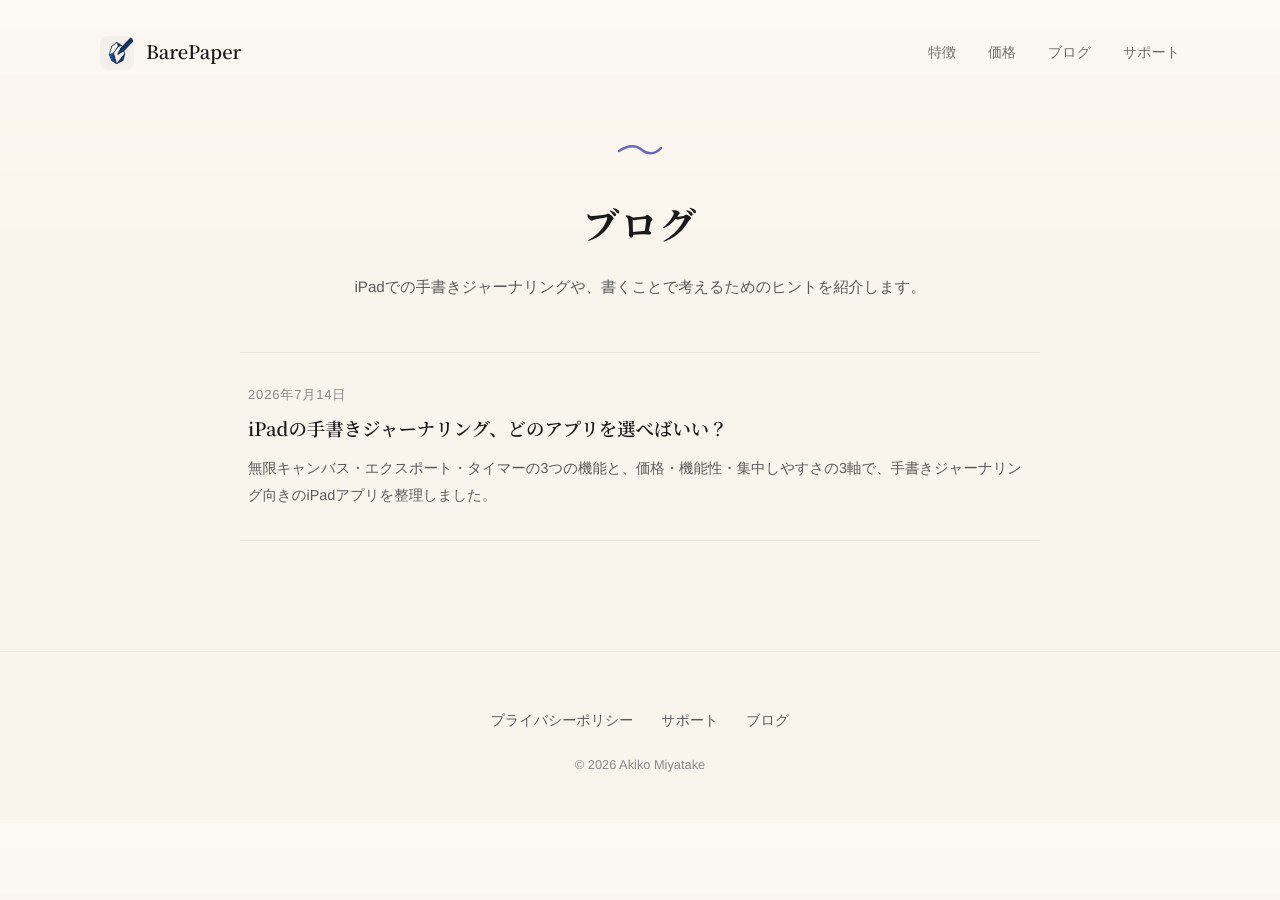
==== blog/index.html @ 48b55edf "Add blog with first article (iPad handwriting journaling app guide) - New /blog/ index and /blog/ipa" ====
<!DOCTYPE html>
<html lang="ja">
<head>
  <meta charset="UTF-8">
  <!-- Google tag (gtag.js) -->
  <script async src="https://www.googletagmanager.com/gtag/js?id=G-VF949LLM85"></script>
  <script>
    window.dataLayer = window.dataLayer || [];
    function gtag(){dataLayer.push(arguments);}
    gtag('js', new Date());

    gtag('config', 'G-VF949LLM85');
  </script>
  <meta name="viewport" content="width=device-width, initial-scale=1.0">
  <title>ブログ | BarePaper</title>
  <meta name="description" content="BarePaper公式ブログ。iPadでの手書きジャーナリングや、書くことで考えるためのヒントを紹介します。">
  <link rel="canonical" href="https://barepaper.app/blog/">
  <meta property="og:type" content="website">
  <meta property="og:title" content="ブログ | BarePaper">
  <meta property="og:description" content="iPadでの手書きジャーナリングや、書くことで考えるためのヒントを紹介します。">
  <meta property="og:url" content="https://barepaper.app/blog/">
  <meta property="og:image" content="https://barepaper.app/assets/ogp.png">
  <link rel="icon" type="image/png" href="/assets/icon_barepaper.png">
  <link rel="apple-touch-icon" href="/assets/icon_barepaper.png">
  <link rel="preconnect" href="https://fonts.googleapis.com">
  <link rel="preconnect" href="https://fonts.gstatic.com" crossorigin>
  <link href="https://fonts.googleapis.com/css2?family=Noto+Serif+JP:wght@500;600;700&display=swap" rel="stylesheet">
  <link rel="stylesheet" href="/style.css">
</head>
<body>

<header class="site-header">
  <div class="site-header__inner">
    <a class="brand" href="/">
      <img class="brand__icon" src="/assets/icon_barepaper.png" alt="">
      <span class="brand__name">BarePaper</span>
    </a>
    <button class="hamburger" aria-label="メニューを開く" aria-expanded="false">
      <span></span><span></span><span></span>
    </button>
    <nav class="site-nav" aria-label="Primary">
      <a href="/index.html#features">特徴</a>
      <a href="/index.html#pricing">価格</a>
      <a href="/blog/">ブログ</a>
      <a href="/support.html">サポート</a>
    </nav>
  </div>
</header>

<!-- [1] Page head -->
<section class="page-head">
  <div class="container container--text">
    <svg class="hand-mark" viewBox="0 0 48 14" aria-hidden="true">
      <path d="M3 9 C12 3, 20 3, 26 8 S40 12, 45 6" />
    </svg>
    <h1 class="page-title">ブログ</h1>
    <p class="page-lead">iPadでの手書きジャーナリングや、<br class="sp-only">書くことで考えるためのヒントを紹介します。</p>
  </div>
</section>

<!-- [2] Post list -->
<section class="blog-list">
  <div class="container container--narrow">
    <div class="post-list">
      <a class="post-item" href="/blog/ipad-journaling-apps/">
        <p class="post-item__date"><time datetime="2026-07-14">2026年7月14日</time></p>
        <h2 class="post-item__title">iPadの手書きジャーナリング、どのアプリを選べばいい？</h2>
        <p class="post-item__excerpt">無限キャンバス・エクスポート・タイマーの3つの機能と、価格・機能性・集中しやすさの3軸で、手書きジャーナリング向きのiPadアプリを整理しました。</p>
      </a>
    </div>
  </div>
</section>

<footer class="site-footer">
  <nav class="site-footer__nav">
    <a href="/privacy.html">プライバシーポリシー</a>
    <a href="/support.html">サポート</a>
    <a href="/blog/">ブログ</a>
  </nav>
  <div class="site-footer__copy">&copy; 2026 Akiko Miyatake</div>
</footer>

<script>
  (function () {
    var btn = document.querySelector('.hamburger');
    var nav = document.querySelector('.site-nav');
    if (!btn || !nav) return;
    btn.addEventListener('click', function () {
      var open = nav.classList.toggle('is-open');
      btn.classList.toggle('is-open', open);
      btn.setAttribute('aria-expanded', open);
    });
    nav.addEventListener('click', function (e) {
      if (e.target.closest('a')) {
        nav.classList.remove('is-open');
        btn.classList.remove('is-open');
        btn.setAttribute('aria-expanded', 'false');
      }
    });
  })();
</script>

</body>
</html>
---- style.css ----
/* BarePaper LP — design language: Hero v1 (cream paper / serif / brand-blue equal-width strokes) */

:root {
  --color-bg: #FAF5EC;
  --color-paper: #F8F3EA;
  --color-text: #1A1A1A;
  --color-text-muted: #5A5A5A;
  --color-text-subtle: #888888;
  --color-brand: #1B1DAD;
  --color-brand-hover: #16188F;
  --color-border: rgba(26, 26, 26, 0.10);
  --color-border-light: rgba(26, 26, 26, 0.06);

  --font-serif: "Noto Serif JP", "Hiragino Mincho ProN", "Yu Mincho", "YuMincho", serif;
  --font-sans: "Hiragino Kaku Gothic ProN", "Yu Gothic", "YuGothic", -apple-system, BlinkMacSystemFont, "Helvetica Neue", Arial, sans-serif;

  --max-text: 640px;
  --max-narrow: 800px;
  --max-content: 1080px;
  --section-py: 110px;
}

* {
  box-sizing: border-box;
  margin: 0;
  padding: 0;
}

html {
  scroll-behavior: smooth;
}

body {
  font-family: var(--font-sans);
  background:
    linear-gradient(180deg, rgba(255, 255, 255, 0.34), rgba(250, 245, 236, 0) 30%),
    var(--color-bg);
  color: var(--color-text);
  line-height: 1.8;
  font-size: 16px;
  -webkit-font-smoothing: antialiased;
  -moz-osx-font-smoothing: grayscale;
  text-rendering: geometricPrecision;
}

img {
  max-width: 100%;
  height: auto;
  display: block;
}

a {
  color: var(--color-brand);
  text-decoration: none;
}

a:hover {
  text-decoration: underline;
}

/* Layout helpers */

section {
  padding: var(--section-py) 24px;
}

.container {
  max-width: var(--max-content);
  margin: 0 auto;
}

.container--text {
  max-width: var(--max-text);
  margin: 0 auto;
}

.container--narrow {
  max-width: var(--max-narrow);
  margin: 0 auto;
}

/* Reveal animation (very subtle; JS無効時は .js が付かないので常に表示される) */

html.js [data-reveal] {
  opacity: 0;
  transform: translateY(14px);
  transition: opacity 0.7s ease, transform 0.7s ease;
}

html.js [data-reveal].is-visible {
  opacity: 1;
  transform: none;
}

/* Hand-drawn mark (equal-width stroke ornament) */

.hand-mark {
  display: block;
  width: 48px;
  height: 14px;
  margin: 0 auto 40px;
}

.hand-mark path {
  fill: none;
  stroke: var(--color-brand);
  stroke-width: 2.5;
  stroke-linecap: round;
  opacity: 0.65;
}

/* Header */

.site-header {
  padding: 36px 24px 0;
}

.site-header__inner {
  max-width: var(--max-content);
  margin: 0 auto;
  display: flex;
  align-items: center;
  justify-content: space-between;
}

.brand {
  display: flex;
  align-items: center;
  gap: 12px;
}

.brand:hover {
  text-decoration: none;
}

.brand__icon {
  width: 34px;
  height: 34px;
  border-radius: 8px;
}

.brand__name {
  font-family: var(--font-serif);
  font-weight: 600;
  font-size: 1.15rem;
  letter-spacing: 0;
  color: var(--color-text);
}

.site-nav {
  display: flex;
  align-items: center;
  gap: 32px;
}

.site-nav a {
  font-size: 0.875rem;
  font-weight: 500;
  color: rgba(26, 26, 26, 0.62);
}

.site-nav a:hover {
  color: var(--color-brand);
  text-decoration: none;
}

/* Hero */

.hero {
  padding-top: 72px;
  padding-bottom: 96px;
  overflow: hidden;
}

.hero__inner {
  max-width: var(--max-content);
  margin: 0 auto;
  display: grid;
  grid-template-columns: minmax(0, 1.08fr) minmax(0, 0.92fr);
  align-items: center;
  gap: 56px;
}

.eyebrow {
  display: inline-flex;
  align-items: center;
  gap: 9px;
  margin-bottom: 28px;
  color: rgba(26, 26, 26, 0.58);
  font-size: 0.875rem;
  font-weight: 600;
}

.eyebrow::before {
  content: "";
  width: 8px;
  height: 8px;
  border-radius: 2px;
  background: var(--color-brand);
  transform: rotate(45deg);
  opacity: 0.88;
  flex-shrink: 0;
}

.hero__headline {
  font-family: var(--font-serif);
  font-weight: 700;
  font-size: clamp(2rem, 4.2vw, 3.5rem);
  line-height: 1.38;
  letter-spacing: 0;
  color: var(--color-text);
}

.hero__sub {
  margin-top: 30px;
  max-width: 520px;
  color: var(--color-text-muted);
  font-size: clamp(1rem, 1.4vw, 1.2rem);
  line-height: 1.9;
  font-weight: 500;
}

.hero__actions {
  display: flex;
  flex-direction: column;
  align-items: flex-start;
  gap: 8px;
  margin-top: 44px;
}

.hero__note {
  color: var(--color-text-subtle);
  font-size: 0.875rem;
  font-weight: 500;
}

/* CTA button */

.cta {
  display: inline-flex;
  align-items: center;
  justify-content: center;
  height: 72px;
  padding: 0 30px;
  border-radius: 8px;
  background: var(--color-brand);
  color: #fff;
  font-size: 0.95rem;
  font-weight: 700;
  letter-spacing: 0.02em;
  box-shadow: 0 10px 24px rgba(27, 29, 173, 0.12);
  transition: background-color 0.2s ease, transform 0.2s ease;
}

.cta:hover {
  background: var(--color-brand-hover);
  text-decoration: none;
  transform: translateY(-1px);
}

.cta--soon {
  opacity: 0.86;
  cursor: default;
}

.cta--soon:hover {
  background: var(--color-brand);
  transform: none;
}

.cta-badge {
  display: inline-block;
  transition: opacity 0.2s ease, transform 0.2s ease;
}

.cta-badge:hover {
  opacity: 0.85;
  transform: translateY(-1px);
}

.cta-badge img {
  height: 72px;
  width: auto;
}

/* iPad mockup (shared) */

.hero__visual {
  position: relative;
  justify-self: center;
  width: min(420px, 88vw);
}

.hero__mockup {
  width: 100%;
  transform: rotate(-3.8deg);
  filter: drop-shadow(0 36px 60px rgba(26, 26, 26, 0.28));
}

.screenshot__mockup {
  width: 100%;
  filter: drop-shadow(0 28px 48px rgba(26, 26, 26, 0.22));
}


/* Section heading */

.section-heading {
  font-family: var(--font-serif);
  font-weight: 600;
  font-size: clamp(1.45rem, 2.6vw, 1.9rem);
  line-height: 1.6;
  letter-spacing: 0.04em;
  text-align: center;
  margin-bottom: 72px;
  color: var(--color-text);
}

/* About (section 2) */

.about {
  padding-top: 96px;
  padding-bottom: 96px;
  text-align: center;
  border-top: 1px solid var(--color-border-light);
}

.about__body {
  font-family: var(--font-serif);
  font-weight: 500;
  font-size: 1.08rem;
  line-height: 2.2;
  color: var(--color-text);
  text-align: left;
}

.about__body p + p {
  margin-top: 1.6em;
}

/* 3 Discoveries (section 3) */

.discoveries {
  border-top: 1px solid var(--color-border-light);
}

.discoveries__grid {
  display: grid;
  grid-template-columns: repeat(3, 1fr);
  gap: 56px;
}

.discovery {
  text-align: left;
}

.discovery__motif {
  display: block;
  width: 64px;
  height: 40px;
  margin-bottom: 20px;
}

.discovery__motif path,
.discovery__motif circle {
  fill: none;
  stroke: var(--color-brand);
  stroke-width: 2.5;
  stroke-linecap: round;
  stroke-linejoin: round;
  opacity: 0.85;
}

.discovery__motif .thin {
  stroke-width: 2;
  opacity: 0.5;
}

.discovery__num {
  font-family: var(--font-serif);
  font-size: 0.85rem;
  color: var(--color-brand);
  letter-spacing: 0.18em;
  margin-bottom: 14px;
  display: block;
}

.discovery__title {
  font-family: var(--font-serif);
  font-weight: 600;
  font-size: 1.25rem;
  line-height: 1.6;
  margin-bottom: 16px;
  color: var(--color-text);
}

.discovery__body {
  font-size: 0.95rem;
  line-height: 2.0;
  color: var(--color-text-muted);
}

/* 5 Features (section 4) — editorial list with hairlines */

.features {
  border-top: 1px solid var(--color-border-light);
}

.features__list {
  border-top: 1px solid var(--color-border);
}

.feature {
  display: grid;
  grid-template-columns: 280px 1fr;
  gap: 32px;
  padding: 36px 8px;
  border-bottom: 1px solid var(--color-border);
  align-items: baseline;
}

.feature__title {
  font-family: var(--font-serif);
  font-weight: 600;
  font-size: 1.12rem;
  line-height: 1.6;
  color: var(--color-text);
}

.feature__body {
  font-size: 0.95rem;
  line-height: 1.9;
  color: var(--color-text-muted);
}

/* Screenshot (section 5) */

.screenshot {
  border-top: 1px solid var(--color-border-light);
}

.screenshot__wrap {
  max-width: 880px;
  margin: 0 auto;
  text-align: center;
}

.screenshot__caption {
  margin-top: 40px;
  font-size: 0.9rem;
  letter-spacing: 0.06em;
  color: var(--color-text-muted);
}

/* Pricing (section 6) */

.pricing {
  border-top: 1px solid var(--color-border-light);
}

.pricing__cards {
  display: grid;
  grid-template-columns: repeat(2, 1fr);
  gap: 24px;
  max-width: 760px;
  margin: 0 auto;
}

.price-card {
  background: rgba(255, 255, 255, 0.5);
  border: 1px solid var(--color-border);
  border-radius: 14px;
  padding: 40px 36px;
  text-align: left;
}

.price-card--accent {
  border: 1.5px solid var(--color-brand);
  background: rgba(255, 255, 255, 0.72);
  box-shadow: 0 18px 44px -18px rgba(27, 29, 173, 0.16);
}

.price-card__plan {
  font-family: var(--font-serif);
  font-weight: 600;
  font-size: 0.95rem;
  letter-spacing: 0.1em;
  color: var(--color-text-muted);
  margin-bottom: 14px;
}

.price-card--accent .price-card__plan {
  color: var(--color-brand);
}

.price-card__price {
  font-family: var(--font-serif);
  font-weight: 700;
  font-size: 2rem;
  color: var(--color-text);
  margin-bottom: 18px;
  line-height: 1.2;
}

.price-card__desc {
  font-size: 0.9rem;
  color: var(--color-text-muted);
  line-height: 1.9;
}

.pricing__note {
  text-align: center;
  margin-top: 36px;
  font-size: 0.9rem;
  color: var(--color-text-muted);
}

/* Final CTA (section 7) */

.final-cta {
  border-top: 1px solid var(--color-border-light);
  text-align: center;
  padding-top: 130px;
  padding-bottom: 130px;
}

.final-cta__lines {
  font-family: var(--font-serif);
  font-weight: 600;
  font-size: clamp(1.45rem, 3vw, 2.1rem);
  line-height: 1.8;
  letter-spacing: 0.04em;
  margin-bottom: 52px;
  color: var(--color-text);
}

.final-cta__lines span {
  display: block;
}

/* Footer */

.site-footer {
  padding: 56px 24px 44px;
  text-align: center;
  border-top: 1px solid var(--color-border-light);
}

.site-footer__nav {
  display: flex;
  gap: 28px;
  justify-content: center;
  flex-wrap: wrap;
  margin-bottom: 20px;
}

.site-footer__nav a {
  color: var(--color-text-muted);
  font-size: 0.875rem;
}

.site-footer__copy {
  font-size: 0.8rem;
  color: var(--color-text-subtle);
}

.sp-only {
  display: none;
}

/* Language switch link */

.lang-switch {
  padding-left: 16px;
  border-left: 1px solid var(--color-border);
}

/* Hamburger */

.hamburger {
  display: none;
  background: none;
  border: none;
  cursor: pointer;
  padding: 8px;
  flex-direction: column;
  gap: 5px;
}

.hamburger span {
  display: block;
  width: 22px;
  height: 2px;
  background: var(--color-text);
  border-radius: 1px;
  transition: transform 0.3s ease, opacity 0.3s ease;
}

.hamburger.is-open span:nth-child(1) {
  transform: translateY(7px) rotate(45deg);
}

.hamburger.is-open span:nth-child(2) {
  opacity: 0;
}

.hamburger.is-open span:nth-child(3) {
  transform: translateY(-7px) rotate(-45deg);
}

/* Responsive */

@media (max-width: 900px) {
  :root {
    --section-py: 80px;
  }

  .hero {
    padding-top: 48px;
    padding-bottom: 72px;
  }

  .hero__inner {
    grid-template-columns: 1fr;
    gap: 72px;
  }

  .hero__copy {
    text-align: center;
  }

  .hero__sub {
    margin-left: auto;
    margin-right: auto;
  }

  .hero__actions {
    align-items: center;
  }

  .cta-badge img {
    height: 60px;
  }

  .sp-only {
    display: inline;
  }

  .hamburger {
    display: flex;
  }

  .site-nav {
    display: none;
    position: absolute;
    top: 100%;
    left: 0;
    right: 0;
    z-index: 100;
    background: var(--color-bg);
    flex-direction: column;
    padding: 20px 24px 28px;
    gap: 0;
    border-bottom: 1px solid var(--color-border);
    box-shadow: 0 8px 24px rgba(26, 26, 26, 0.08);
  }

  .site-nav.is-open {
    display: flex;
  }

  .site-nav a {
    padding: 12px 0;
    font-size: 0.95rem;
  }

  .site-header {
    position: relative;
  }

  .lang-switch {
    padding-left: 0;
    border-left: none;
    border: none;
  }

  .hero__visual {
    width: min(320px, 80vw);
  }

  .about__body {
    text-align: center;
    font-size: 1rem;
  }

  .discoveries__grid {
    grid-template-columns: 1fr;
    gap: 56px;
    max-width: 480px;
    margin: 0 auto;
  }

  .feature {
    grid-template-columns: 1fr;
    gap: 10px;
    padding: 28px 4px;
  }

  .pricing__cards {
    grid-template-columns: 1fr;
    max-width: 440px;
  }

  .section-heading {
    margin-bottom: 56px;
  }

  .site-header {
    padding-top: 24px;
  }
}

@media (max-width: 480px) {
  .about__body {
    text-align: left;
  }

  .section-heading {
    font-size: 1.28rem;
    letter-spacing: 0.02em;
  }

  .site-header__inner {
    flex-wrap: wrap;
    gap: 10px 16px;
  }

  .site-nav {
    gap: 16px;
  }

  .site-nav a {
    font-size: 0.8rem;
  }

  .hero__headline {
    font-size: clamp(1.7rem, 7.6vw, 2rem);
  }
}

/* English page: longer Latin lines need a slightly smaller headline */

html[lang="en"] .hero__headline {
  font-size: clamp(1.8rem, 3.1vw, 2.7rem);
  line-height: 1.42;
}

@media (max-width: 480px) {
  html[lang="en"] .hero__headline {
    font-size: 1.55rem;
  }
}

/* i18n: 1ページ内にJP/EN両方を持ち、html[lang]で表示を切り替える（JS無効時はJP表示） */

html[lang="ja"] [lang="en"] {
  display: none !important;
}

html[lang="en"] [lang="ja"] {
  display: none !important;
}

/* Sub pages (support etc.) — same design language as the LP */

.page-head {
  padding-top: 72px;
  padding-bottom: 24px;
  text-align: center;
}

.page-title {
  font-family: var(--font-serif);
  font-weight: 700;
  font-size: clamp(1.7rem, 3.2vw, 2.3rem);
  line-height: 1.5;
  letter-spacing: 0.04em;
  color: var(--color-text);
}

.page-lead {
  margin: 22px auto 0;
  max-width: var(--max-text);
  color: var(--color-text-muted);
  font-size: 0.95rem;
  line-height: 2;
}

.contact {
  border-top: 1px solid var(--color-border-light);
  text-align: center;
}

.contact .section-heading {
  margin-bottom: 36px;
}

.contact__body {
  color: var(--color-text-muted);
  font-size: 0.95rem;
  line-height: 2;
}

.contact__mail {
  display: inline-block;
  margin: 22px 0 18px;
  font-family: var(--font-serif);
  font-weight: 600;
  font-size: 1.2rem;
  letter-spacing: 0.02em;
}

.contact__note {
  color: var(--color-text-subtle);
  font-size: 0.85rem;
}

/* Legal pages (privacy policy) */

.page-updated {
  margin-top: 18px;
  color: var(--color-text-subtle);
  font-size: 0.85rem;
}

/* Blog — post list (same editorial hairline language as the LP) */

.blog-list {
  padding-top: 24px;
}

.post-list {
  border-top: 1px solid var(--color-border);
}

.post-item {
  display: block;
  padding: 30px 8px;
  border-bottom: 1px solid var(--color-border);
}

.post-item:hover {
  text-decoration: none;
}

.post-item__date {
  font-size: 0.82rem;
  color: var(--color-text-subtle);
  letter-spacing: 0.06em;
}

.post-item__title {
  font-family: var(--font-serif);
  font-weight: 600;
  font-size: 1.15rem;
  line-height: 1.7;
  margin: 8px 0 10px;
  color: var(--color-text);
  transition: color 0.2s ease;
}

.post-item:hover .post-item__title {
  color: var(--color-brand);
}

.post-item__excerpt {
  font-size: 0.9rem;
  color: var(--color-text-muted);
  line-height: 1.9;
}

/* Blog — article body */

.article-meta {
  margin-top: 20px;
  color: var(--color-text-subtle);
  font-size: 0.85rem;
  letter-spacing: 0.06em;
}

.article-body {
  max-width: var(--max-text);
  margin: 0 auto;
  padding: 16px 24px 110px;
  font-size: 1rem;
  line-height: 2.05;
  color: var(--color-text);
}

.article-body p {
  margin: 1.15em 0;
}

.article-body h2 {
  font-family: var(--font-serif);
  font-weight: 600;
  font-size: 1.42rem;
  line-height: 1.6;
  letter-spacing: 0.02em;
  margin: 2.6em 0 1em;
  padding-top: 2.2em;
  border-top: 1px solid var(--color-border-light);
  color: var(--color-text);
}

.article-body h3 {
  font-family: var(--font-serif);
  font-weight: 600;
  font-size: 1.18rem;
  line-height: 1.6;
  margin: 2.4em 0 0.9em;
  color: var(--color-text);
}

.article-body h4 {
  font-family: var(--font-serif);
  font-weight: 600;
  font-size: 1.02rem;
  line-height: 1.6;
  margin: 2em 0 0.7em;
  color: var(--color-brand);
}

.article-body ul {
  margin: 1.15em 0;
  padding-left: 1.5em;
}

.article-body li {
  margin: 0.35em 0;
}

.article-body .spec-list {
  list-style: none;
  padding: 0;
  margin: 1.6em 0 2.2em;
  border-top: 1px solid var(--color-border);
}

.article-body .spec-list li {
  display: flex;
  justify-content: space-between;
  align-items: baseline;
  gap: 16px;
  margin: 0;
  padding: 10px 6px;
  border-bottom: 1px solid var(--color-border);
  font-size: 0.92rem;
}

.article-body .spec-list li span:first-child {
  color: var(--color-text-muted);
  flex-shrink: 0;
}

.article-body .spec-list li span:last-child {
  text-align: right;
}

.table-scroll {
  overflow-x: auto;
  margin: 1.8em 0;
  -webkit-overflow-scrolling: touch;
}

.compare-table {
  border-collapse: collapse;
  width: 100%;
  min-width: 620px;
  font-size: 0.88rem;
  line-height: 1.7;
}

.compare-table th,
.compare-table td {
  border: 1px solid var(--color-border);
  padding: 10px 14px;
  text-align: left;
  vertical-align: top;
  background: rgba(255, 255, 255, 0.4);
}

.compare-table thead th {
  font-family: var(--font-serif);
  font-weight: 600;
  white-space: nowrap;
  background: rgba(255, 255, 255, 0.66);
}

.compare-table tbody th {
  font-weight: 600;
  white-space: nowrap;
  color: var(--color-text-muted);
  background: rgba(255, 255, 255, 0.55);
}

.article-cta {
  text-align: center;
  margin-top: 4.2em;
  padding-top: 3em;
  border-top: 1px solid var(--color-border-light);
}

.article-cta .cta-badge {
  margin-top: 0.6em;
}

.article-back {
  display: block;
  text-align: center;
  margin-top: 3.6em;
  font-size: 0.9rem;
}
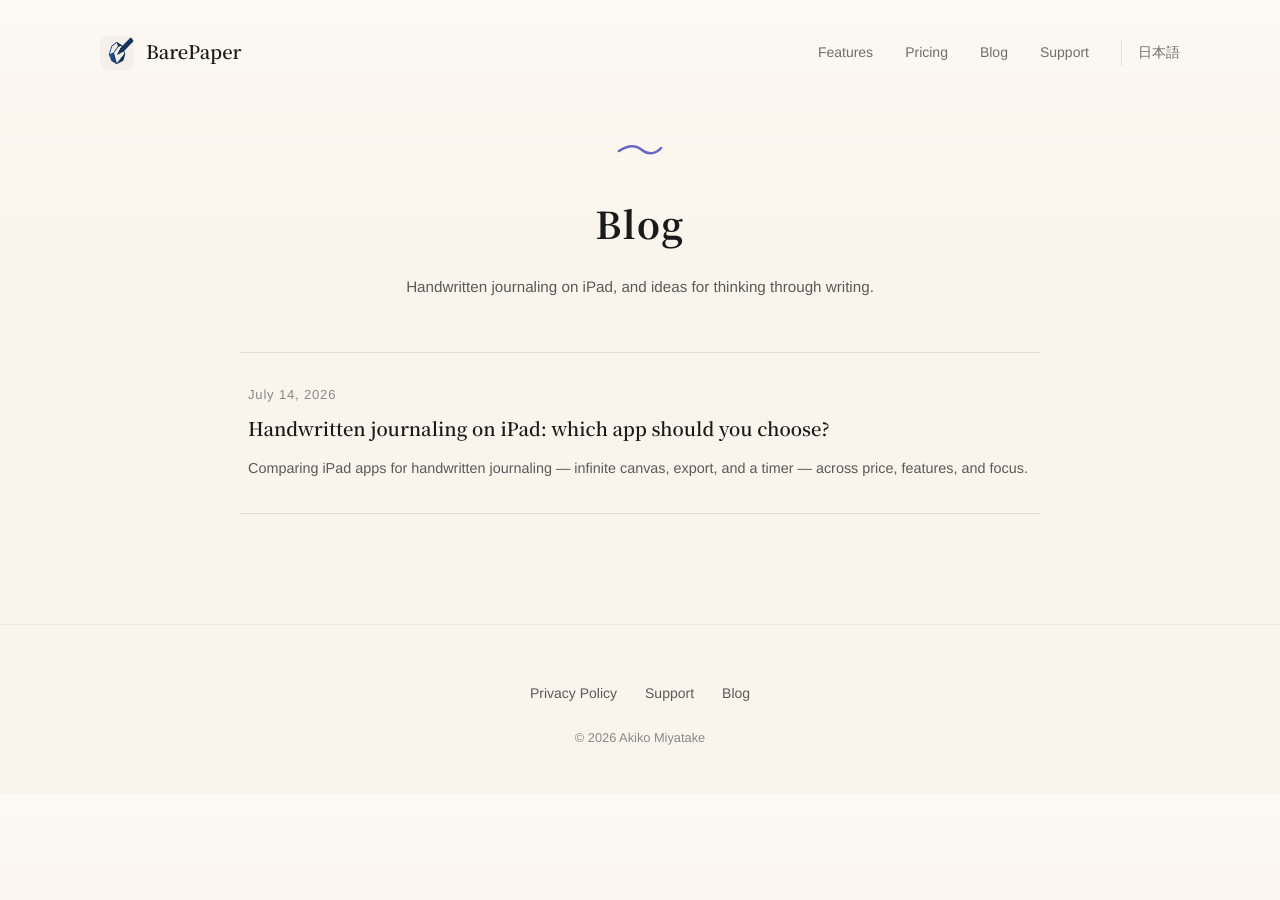
==== commit 893f6480: "Add English version of the journaling article (client-side JP/EN toggle, same as the rest of the sit" ====
--- a/blog/index.html
+++ b/blog/index.html
@@ -26,6 +26,34 @@
   <link rel="preconnect" href="https://fonts.gstatic.com" crossorigin>
   <link href="https://fonts.googleapis.com/css2?family=Noto+Serif+JP:wght@500;600;700&display=swap" rel="stylesheet">
   <link rel="stylesheet" href="/style.css">
+  <script>
+    // 言語自動判定: URLの?lang= > 手動切替の保存値 > ブラウザ言語（ja系ならJP、それ以外はEN）
+    (function () {
+      var META = {
+        ja: { title: 'ブログ | BarePaper', desc: 'BarePaper公式ブログ。iPadでの手書きジャーナリングや、書くことで考えるためのヒントを紹介します。' },
+        en: { title: 'Blog | BarePaper', desc: 'The official BarePaper blog — handwritten journaling on iPad and ideas for thinking through writing.' }
+      };
+      window.__applyLang = function (lang) {
+        document.documentElement.lang = lang;
+        document.title = META[lang].title;
+        var md = document.querySelector('meta[name="description"]');
+        if (md) md.setAttribute('content', META[lang].desc);
+        var hb = document.querySelector('.hamburger');
+        if (hb) hb.setAttribute('aria-label', lang === 'ja' ? 'メニューを開く' : 'Open menu');
+      };
+      function pick() {
+        try {
+          var m = location.search.match(/[?&]lang=(ja|en)(&|$)/);
+          if (m) return m[1];
+          var saved = localStorage.getItem('bp-lang');
+          if (saved === 'ja' || saved === 'en') return saved;
+        } catch (e) {}
+        var nav = (navigator.language || (navigator.languages && navigator.languages[0]) || '');
+        return /^ja(-|$)/i.test(nav) ? 'ja' : 'en';
+      }
+      window.__applyLang(pick());
+    })();
+  </script>
 </head>
 <body>
 
@@ -39,10 +67,11 @@
       <span></span><span></span><span></span>
     </button>
     <nav class="site-nav" aria-label="Primary">
-      <a href="/index.html#features">特徴</a>
-      <a href="/index.html#pricing">価格</a>
-      <a href="/blog/">ブログ</a>
-      <a href="/support.html">サポート</a>
+      <a href="/index.html#features"><span lang="ja">特徴</span><span lang="en">Features</span></a>
+      <a href="/index.html#pricing"><span lang="ja">価格</span><span lang="en">Pricing</span></a>
+      <a href="/blog/"><span lang="ja">ブログ</span><span lang="en">Blog</span></a>
+      <a href="/support.html"><span lang="ja">サポート</span><span lang="en">Support</span></a>
+      <a class="lang-switch" href="#" id="lang-toggle" role="button"><span lang="ja">English</span><span lang="en">日本語</span></a>
     </nav>
   </div>
 </header>
@@ -53,8 +82,8 @@
     <svg class="hand-mark" viewBox="0 0 48 14" aria-hidden="true">
       <path d="M3 9 C12 3, 20 3, 26 8 S40 12, 45 6" />
     </svg>
-    <h1 class="page-title">ブログ</h1>
-    <p class="page-lead">iPadでの手書きジャーナリングや、<br class="sp-only">書くことで考えるためのヒントを紹介します。</p>
+    <h1 class="page-title"><span lang="ja">ブログ</span><span lang="en">Blog</span></h1>
+    <p class="page-lead"><span lang="ja">iPadでの手書きジャーナリングや、<br class="sp-only">書くことで考えるためのヒントを紹介します。</span><span lang="en">Handwritten journaling on iPad, and ideas for thinking through writing.</span></p>
   </div>
 </section>
 
@@ -63,9 +92,9 @@
   <div class="container container--narrow">
     <div class="post-list">
       <a class="post-item" href="/blog/ipad-journaling-apps/">
-        <p class="post-item__date"><time datetime="2026-07-14">2026年7月14日</time></p>
-        <h2 class="post-item__title">iPadの手書きジャーナリング、どのアプリを選べばいい？</h2>
-        <p class="post-item__excerpt">無限キャンバス・エクスポート・タイマーの3つの機能と、価格・機能性・集中しやすさの3軸で、手書きジャーナリング向きのiPadアプリを整理しました。</p>
+        <p class="post-item__date"><time datetime="2026-07-14"><span lang="ja">2026年7月14日</span><span lang="en">July 14, 2026</span></time></p>
+        <h2 class="post-item__title"><span lang="ja">iPadの手書きジャーナリング、どのアプリを選べばいい？</span><span lang="en">Handwritten journaling on iPad: which app should you choose?</span></h2>
+        <p class="post-item__excerpt"><span lang="ja">無限キャンバス・エクスポート・タイマーの3つの機能と、価格・機能性・集中しやすさの3軸で、手書きジャーナリング向きのiPadアプリを整理しました。</span><span lang="en">Comparing iPad apps for handwritten journaling — infinite canvas, export, and a timer — across price, features, and focus.</span></p>
       </a>
     </div>
   </div>
@@ -73,9 +102,9 @@
 
 <footer class="site-footer">
   <nav class="site-footer__nav">
-    <a href="/privacy.html">プライバシーポリシー</a>
-    <a href="/support.html">サポート</a>
-    <a href="/blog/">ブログ</a>
+    <a href="/privacy.html"><span lang="ja">プライバシーポリシー</span><span lang="en">Privacy Policy</span></a>
+    <a href="/support.html"><span lang="ja">サポート</span><span lang="en">Support</span></a>
+    <a href="/blog/"><span lang="ja">ブログ</span><span lang="en">Blog</span></a>
   </nav>
   <div class="site-footer__copy">&copy; 2026 Akiko Miyatake</div>
 </footer>
@@ -98,6 +127,19 @@
       }
     });
   })();
+
+  (function () {
+    // 手動の言語切替（ページ遷移なし・選択はlocalStorageに保存）
+    window.__applyLang(document.documentElement.lang);
+    var toggle = document.getElementById('lang-toggle');
+    if (!toggle) return;
+    toggle.addEventListener('click', function (e) {
+      e.preventDefault();
+      var next = document.documentElement.lang === 'ja' ? 'en' : 'ja';
+      window.__applyLang(next);
+      try { localStorage.setItem('bp-lang', next); } catch (err) {}
+    });
+  })();
 </script>
 
 </body>
--- a/style.css
+++ b/style.css
@@ -881,15 +881,19 @@
 
 /* Blog — article body */
 
-.article-meta {
-  margin-top: 20px;
-  color: var(--color-text-subtle);
-  font-size: 0.85rem;
-  letter-spacing: 0.06em;
+.container--article {
+  max-width: 770px;
+  margin: 0 auto;
+}
+
+.page-head--article {
+  text-align: left;
+  padding-bottom: 8px;
 }
 
 .article-body {
-  max-width: var(--max-text);
+  /* 本文770px + 左右パディング48px。タイトル側(.container--article、パディングは外側のsectionが持つ)と左端を揃える */
+  max-width: calc(770px + 48px);
   margin: 0 auto;
   padding: 16px 24px 110px;
   font-size: 1rem;
@@ -902,8 +906,7 @@
 }
 
 .article-body h2 {
-  font-family: var(--font-serif);
-  font-weight: 600;
+  font-weight: 700;
   font-size: 1.42rem;
   line-height: 1.6;
   letter-spacing: 0.02em;
@@ -914,8 +917,7 @@
 }
 
 .article-body h3 {
-  font-family: var(--font-serif);
-  font-weight: 600;
+  font-weight: 700;
   font-size: 1.18rem;
   line-height: 1.6;
   margin: 2.4em 0 0.9em;
@@ -923,12 +925,11 @@
 }
 
 .article-body h4 {
-  font-family: var(--font-serif);
-  font-weight: 600;
+  font-weight: 700;
   font-size: 1.02rem;
   line-height: 1.6;
   margin: 2em 0 0.7em;
-  color: var(--color-brand);
+  color: var(--color-text);
 }
 
 .article-body ul {
@@ -938,33 +939,6 @@
 
 .article-body li {
   margin: 0.35em 0;
-}
-
-.article-body .spec-list {
-  list-style: none;
-  padding: 0;
-  margin: 1.6em 0 2.2em;
-  border-top: 1px solid var(--color-border);
-}
-
-.article-body .spec-list li {
-  display: flex;
-  justify-content: space-between;
-  align-items: baseline;
-  gap: 16px;
-  margin: 0;
-  padding: 10px 6px;
-  border-bottom: 1px solid var(--color-border);
-  font-size: 0.92rem;
-}
-
-.article-body .spec-list li span:first-child {
-  color: var(--color-text-muted);
-  flex-shrink: 0;
-}
-
-.article-body .spec-list li span:last-child {
-  text-align: right;
 }
 
 .table-scroll {
@@ -991,7 +965,6 @@
 }
 
 .compare-table thead th {
-  font-family: var(--font-serif);
   font-weight: 600;
   white-space: nowrap;
   background: rgba(255, 255, 255, 0.66);
@@ -1021,3 +994,9 @@
   margin-top: 3.6em;
   font-size: 0.9rem;
 }
+
+/* 英語本文は和文ほど行間を必要としないので少し詰める */
+
+html[lang="en"] .article-body {
+  line-height: 1.85;
+}
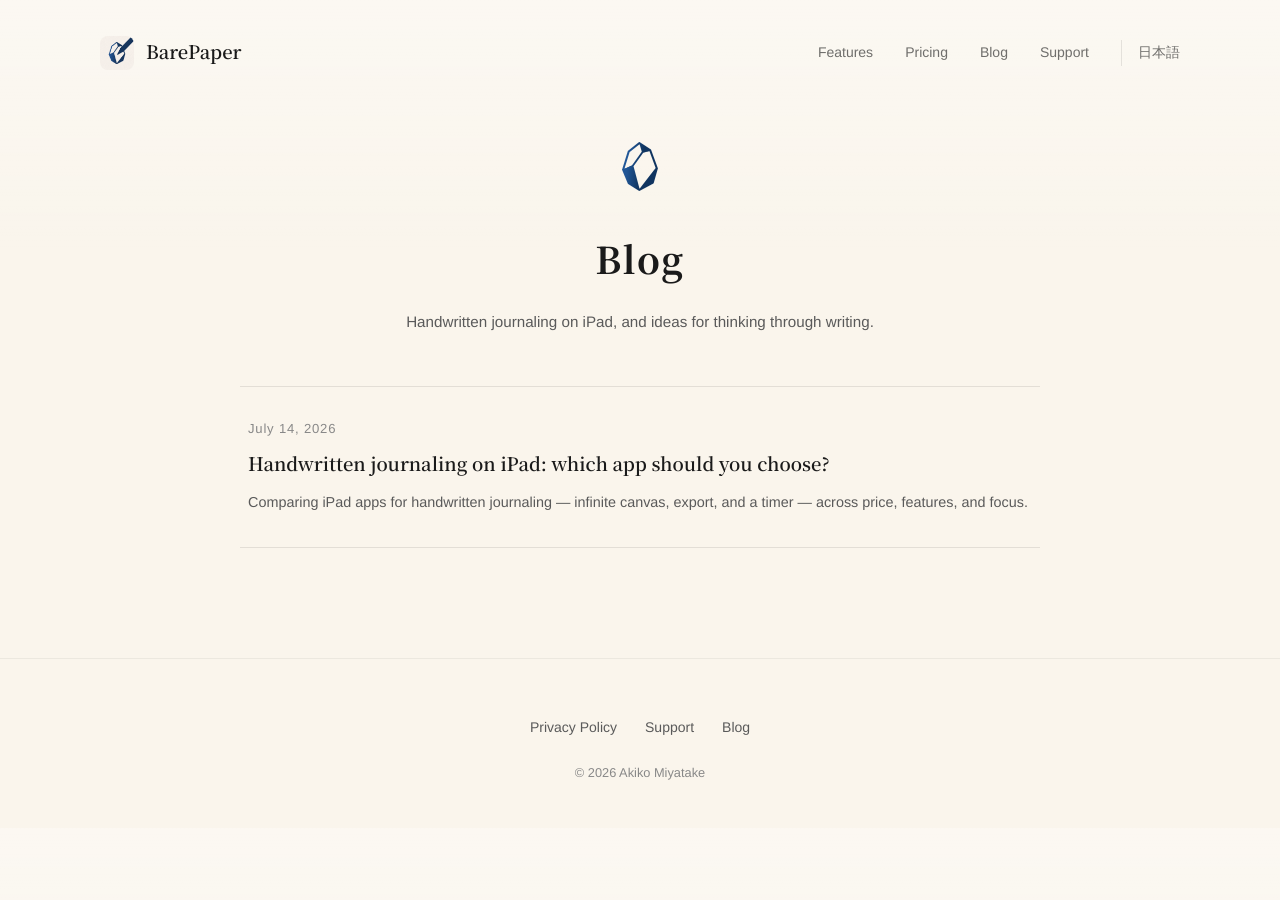
==== commit a3de27a1: "Replace hand-drawn stroke ornament with gem icon site-wide - New assets/gem_icon.png (144px display " ====
--- a/blog/index.html
+++ b/blog/index.html
@@ -79,9 +79,7 @@
 <!-- [1] Page head -->
 <section class="page-head">
   <div class="container container--text">
-    <svg class="hand-mark" viewBox="0 0 48 14" aria-hidden="true">
-      <path d="M3 9 C12 3, 20 3, 26 8 S40 12, 45 6" />
-    </svg>
+    <img class="page-mark" src="/assets/gem_icon.png" alt="">
     <h1 class="page-title"><span lang="ja">ブログ</span><span lang="en">Blog</span></h1>
     <p class="page-lead"><span lang="ja">iPadでの手書きジャーナリングや、<br class="sp-only">書くことで考えるためのヒントを紹介します。</span><span lang="en">Handwritten journaling on iPad, and ideas for thinking through writing.</span></p>
   </div>
@@ -91,10 +89,16 @@
 <section class="blog-list">
   <div class="container container--narrow">
     <div class="post-list">
-      <a class="post-item" href="/blog/ipad-journaling-apps/">
-        <p class="post-item__date"><time datetime="2026-07-14"><span lang="ja">2026年7月14日</span><span lang="en">July 14, 2026</span></time></p>
-        <h2 class="post-item__title"><span lang="ja">iPadの手書きジャーナリング、どのアプリを選べばいい？</span><span lang="en">Handwritten journaling on iPad: which app should you choose?</span></h2>
-        <p class="post-item__excerpt"><span lang="ja">無限キャンバス・エクスポート・タイマーの3つの機能と、価格・機能性・集中しやすさの3軸で、手書きジャーナリング向きのiPadアプリを整理しました。</span><span lang="en">Comparing iPad apps for handwritten journaling — infinite canvas, export, and a timer — across price, features, and focus.</span></p>
+      <!-- 同じ記事の言語別ページ。表示中の言語に対応するカードだけが見える -->
+      <a class="post-item" href="/blog/ipad-journaling-apps/" lang="ja">
+        <p class="post-item__date"><time datetime="2026-07-14">2026年7月14日</time></p>
+        <h2 class="post-item__title">iPadの手書きジャーナリング、どのアプリを選べばいい？</h2>
+        <p class="post-item__excerpt">無限キャンバス・エクスポート・タイマーの3つの機能と、価格・機能性・集中しやすさの3軸で、手書きジャーナリング向きのiPadアプリを整理しました。</p>
+      </a>
+      <a class="post-item" href="/blog/en/ipad-journaling-apps/" lang="en">
+        <p class="post-item__date"><time datetime="2026-07-14">July 14, 2026</time></p>
+        <h2 class="post-item__title">Handwritten journaling on iPad: which app should you choose?</h2>
+        <p class="post-item__excerpt">Comparing iPad apps for handwritten journaling — infinite canvas, export, and a timer — across price, features, and focus.</p>
       </a>
     </div>
   </div>
--- a/style.css
+++ b/style.css
@@ -92,21 +92,13 @@
   transform: none;
 }
 
-/* Hand-drawn mark (equal-width stroke ornament) */
-
-.hand-mark {
+/* Page mark (原石アイコン。旧・手書き風ストロークの置き換え 2026-07-14) */
+
+.page-mark {
   display: block;
-  width: 48px;
-  height: 14px;
+  width: 36px;
+  height: auto;
   margin: 0 auto 40px;
-}
-
-.hand-mark path {
-  fill: none;
-  stroke: var(--color-brand);
-  stroke-width: 2.5;
-  stroke-linecap: round;
-  opacity: 0.65;
 }
 
 /* Header */
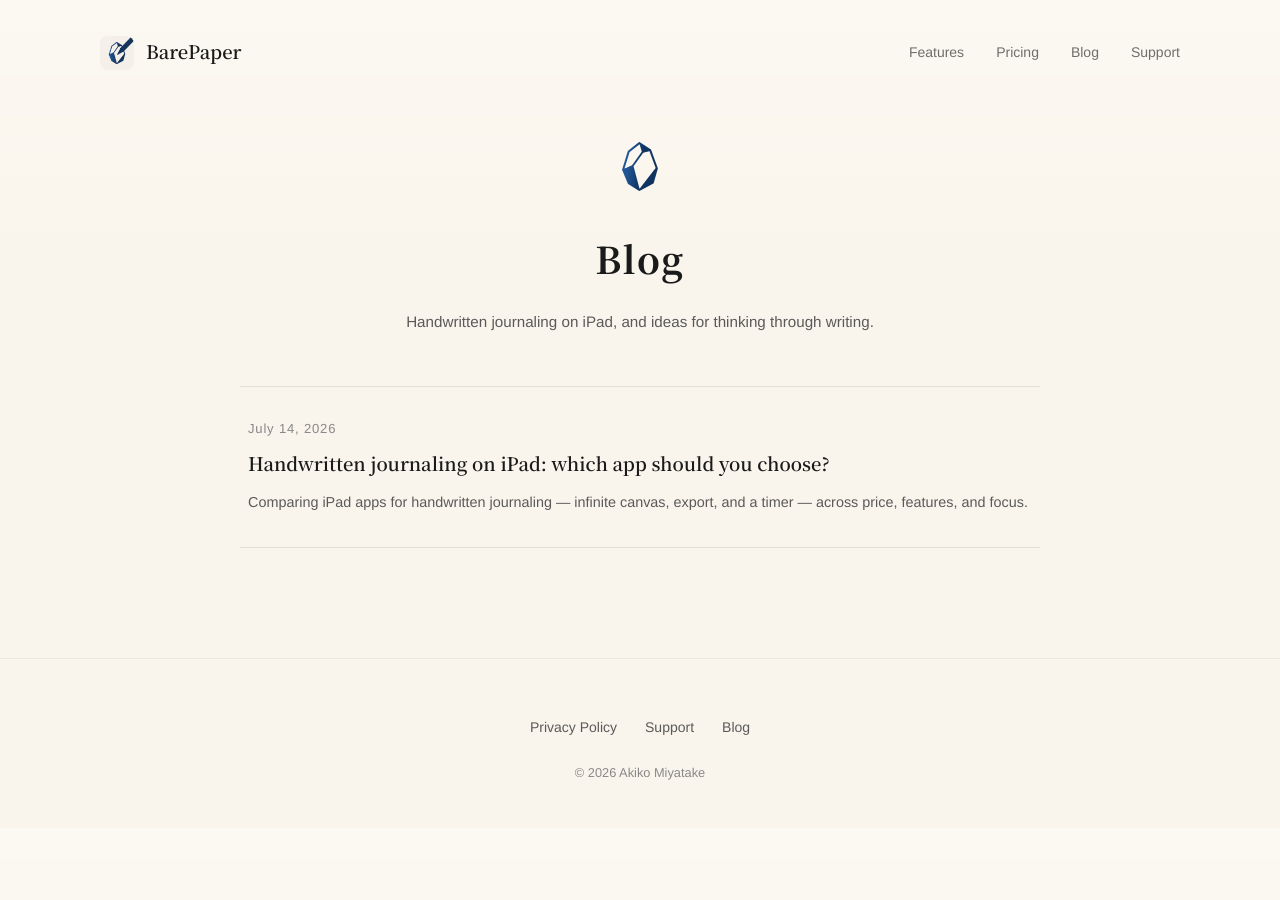
==== commit f27bb62a: "Make blog index English-only (JA articles live on note now) Drop lang toggle, JA meta and JA note po" ====
--- a/blog/index.html
+++ b/blog/index.html
@@ -1,5 +1,5 @@
 <!DOCTYPE html>
-<html lang="ja">
+<html lang="en">
 <head>
   <meta charset="UTF-8">
   <!-- Google tag (gtag.js) -->
@@ -12,12 +12,12 @@
     gtag('config', 'G-VF949LLM85');
   </script>
   <meta name="viewport" content="width=device-width, initial-scale=1.0">
-  <title>ブログ | BarePaper</title>
-  <meta name="description" content="BarePaper公式ブログ。iPadでの手書きジャーナリングや、書くことで考えるためのヒントを紹介します。">
+  <title>Blog | BarePaper</title>
+  <meta name="description" content="The official BarePaper blog — handwritten journaling on iPad and ideas for thinking through writing.">
   <link rel="canonical" href="https://barepaper.app/blog/">
   <meta property="og:type" content="website">
-  <meta property="og:title" content="ブログ | BarePaper">
-  <meta property="og:description" content="iPadでの手書きジャーナリングや、書くことで考えるためのヒントを紹介します。">
+  <meta property="og:title" content="Blog | BarePaper">
+  <meta property="og:description" content="Handwritten journaling on iPad, and ideas for thinking through writing.">
   <meta property="og:url" content="https://barepaper.app/blog/">
   <meta property="og:image" content="https://barepaper.app/assets/ogp.png">
   <link rel="icon" type="image/png" href="/assets/icon_barepaper.png">
@@ -26,34 +26,6 @@
   <link rel="preconnect" href="https://fonts.gstatic.com" crossorigin>
   <link href="https://fonts.googleapis.com/css2?family=Noto+Serif+JP:wght@500;600;700&display=swap" rel="stylesheet">
   <link rel="stylesheet" href="/style.css">
-  <script>
-    // 言語自動判定: URLの?lang= > 手動切替の保存値 > ブラウザ言語（ja系ならJP、それ以外はEN）
-    (function () {
-      var META = {
-        ja: { title: 'ブログ | BarePaper', desc: 'BarePaper公式ブログ。iPadでの手書きジャーナリングや、書くことで考えるためのヒントを紹介します。' },
-        en: { title: 'Blog | BarePaper', desc: 'The official BarePaper blog — handwritten journaling on iPad and ideas for thinking through writing.' }
-      };
-      window.__applyLang = function (lang) {
-        document.documentElement.lang = lang;
-        document.title = META[lang].title;
-        var md = document.querySelector('meta[name="description"]');
-        if (md) md.setAttribute('content', META[lang].desc);
-        var hb = document.querySelector('.hamburger');
-        if (hb) hb.setAttribute('aria-label', lang === 'ja' ? 'メニューを開く' : 'Open menu');
-      };
-      function pick() {
-        try {
-          var m = location.search.match(/[?&]lang=(ja|en)(&|$)/);
-          if (m) return m[1];
-          var saved = localStorage.getItem('bp-lang');
-          if (saved === 'ja' || saved === 'en') return saved;
-        } catch (e) {}
-        var nav = (navigator.language || (navigator.languages && navigator.languages[0]) || '');
-        return /^ja(-|$)/i.test(nav) ? 'ja' : 'en';
-      }
-      window.__applyLang(pick());
-    })();
-  </script>
 </head>
 <body>
 
@@ -63,15 +35,14 @@
       <img class="brand__icon" src="/assets/icon_barepaper.png" alt="">
       <span class="brand__name">BarePaper</span>
     </a>
-    <button class="hamburger" aria-label="メニューを開く" aria-expanded="false">
+    <button class="hamburger" aria-label="Open menu" aria-expanded="false">
       <span></span><span></span><span></span>
     </button>
     <nav class="site-nav" aria-label="Primary">
-      <a href="/index.html#features"><span lang="ja">特徴</span><span lang="en">Features</span></a>
-      <a href="/index.html#pricing"><span lang="ja">価格</span><span lang="en">Pricing</span></a>
-      <a href="/blog/"><span lang="ja">ブログ</span><span lang="en">Blog</span></a>
-      <a href="/support.html"><span lang="ja">サポート</span><span lang="en">Support</span></a>
-      <a class="lang-switch" href="#" id="lang-toggle" role="button"><span lang="ja">English</span><span lang="en">日本語</span></a>
+      <a href="/index.html#features">Features</a>
+      <a href="/index.html#pricing">Pricing</a>
+      <a href="/blog/">Blog</a>
+      <a href="/support.html">Support</a>
     </nav>
   </div>
 </header>
@@ -80,8 +51,8 @@
 <section class="page-head">
   <div class="container container--text">
     <img class="page-mark" src="/assets/gem_icon.png" alt="">
-    <h1 class="page-title"><span lang="ja">ブログ</span><span lang="en">Blog</span></h1>
-    <p class="page-lead"><span lang="ja">iPadでの手書きジャーナリングや、<br class="sp-only">書くことで考えるためのヒントを紹介します。</span><span lang="en">Handwritten journaling on iPad, and ideas for thinking through writing.</span></p>
+    <h1 class="page-title">Blog</h1>
+    <p class="page-lead">Handwritten journaling on iPad, and ideas for thinking through writing.</p>
   </div>
 </section>
 
@@ -89,13 +60,7 @@
 <section class="blog-list">
   <div class="container container--narrow">
     <div class="post-list">
-      <!-- 同じ記事の言語別ページ。表示中の言語に対応するカードだけが見える -->
-      <a class="post-item" href="/blog/ipad-journaling-apps/" lang="ja">
-        <p class="post-item__date"><time datetime="2026-07-14">2026年7月14日</time></p>
-        <h2 class="post-item__title">iPadの手書きジャーナリング、どのアプリを選べばいい？</h2>
-        <p class="post-item__excerpt">無限キャンバス・エクスポート・タイマーの3つの機能と、価格・機能性・集中しやすさの3軸で、手書きジャーナリング向きのiPadアプリを整理しました。</p>
-      </a>
-      <a class="post-item" href="/blog/en/ipad-journaling-apps/" lang="en">
+      <a class="post-item" href="/blog/en/ipad-journaling-apps/">
         <p class="post-item__date"><time datetime="2026-07-14">July 14, 2026</time></p>
         <h2 class="post-item__title">Handwritten journaling on iPad: which app should you choose?</h2>
         <p class="post-item__excerpt">Comparing iPad apps for handwritten journaling — infinite canvas, export, and a timer — across price, features, and focus.</p>
@@ -106,9 +71,9 @@
 
 <footer class="site-footer">
   <nav class="site-footer__nav">
-    <a href="/privacy.html"><span lang="ja">プライバシーポリシー</span><span lang="en">Privacy Policy</span></a>
-    <a href="/support.html"><span lang="ja">サポート</span><span lang="en">Support</span></a>
-    <a href="/blog/"><span lang="ja">ブログ</span><span lang="en">Blog</span></a>
+    <a href="/privacy.html">Privacy Policy</a>
+    <a href="/support.html">Support</a>
+    <a href="/blog/">Blog</a>
   </nav>
   <div class="site-footer__copy">&copy; 2026 Akiko Miyatake</div>
 </footer>
@@ -131,19 +96,6 @@
       }
     });
   })();
-
-  (function () {
-    // 手動の言語切替（ページ遷移なし・選択はlocalStorageに保存）
-    window.__applyLang(document.documentElement.lang);
-    var toggle = document.getElementById('lang-toggle');
-    if (!toggle) return;
-    toggle.addEventListener('click', function (e) {
-      e.preventDefault();
-      var next = document.documentElement.lang === 'ja' ? 'en' : 'ja';
-      window.__applyLang(next);
-      try { localStorage.setItem('bp-lang', next); } catch (err) {}
-    });
-  })();
 </script>
 
 </body>
